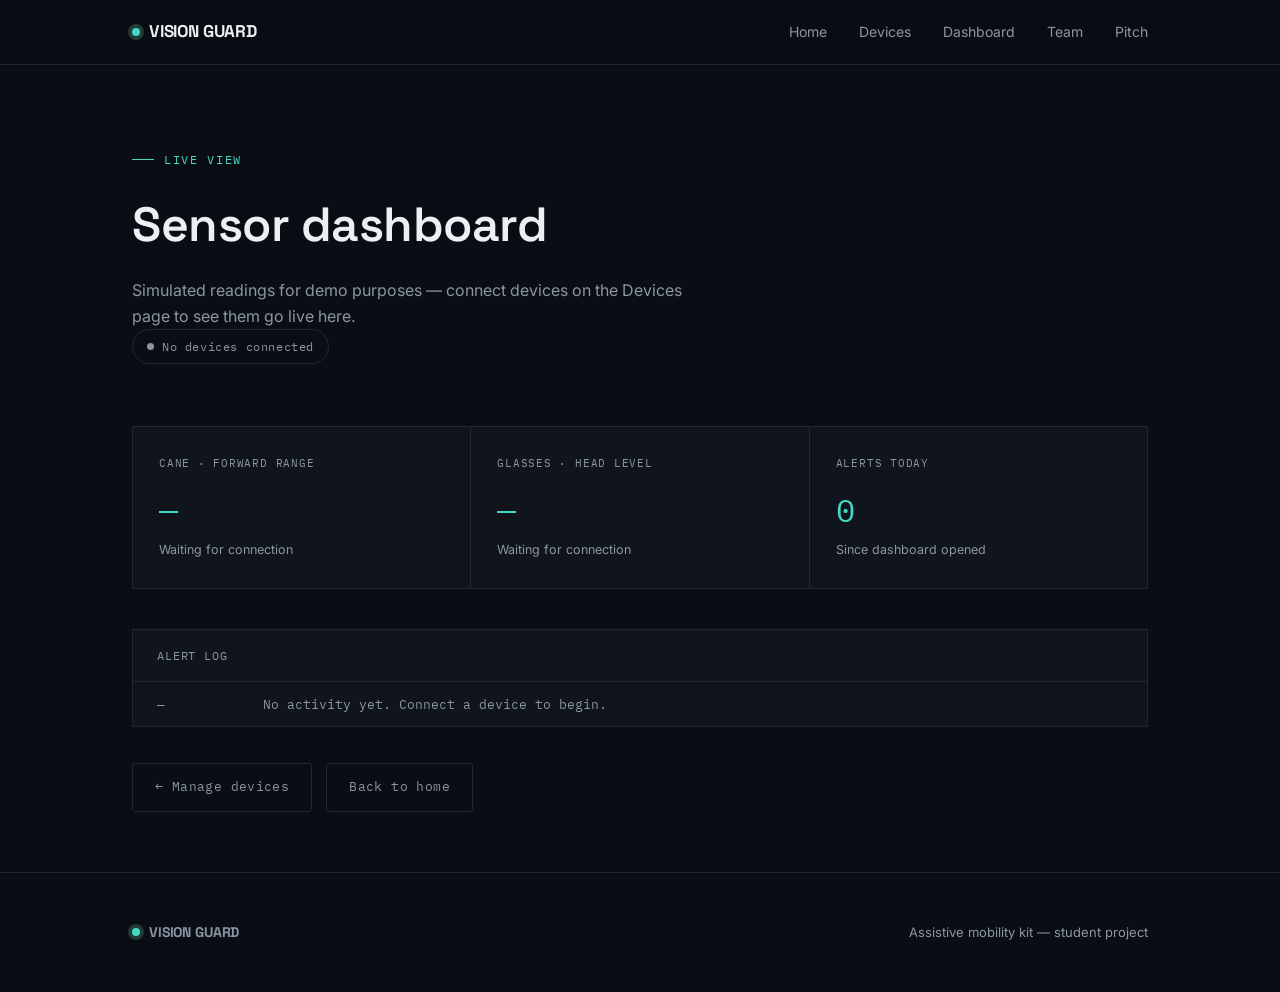
==== dashboard.html @ 15d568cf "Add files via upload" ====
<!DOCTYPE html>
<html lang="en">
<head>
<meta charset="UTF-8">
<meta name="viewport" content="width=device-width, initial-scale=1.0">
<title>Dashboard — Vision Guard</title>
<link rel="preconnect" href="https://fonts.googleapis.com">
<link href="https://fonts.googleapis.com/css2?family=Space+Grotesk:wght@400;500;600;700&family=Inter:wght@400;500;600&family=IBM+Plex+Mono:wght@400;500&display=swap" rel="stylesheet">
<link rel="stylesheet" href="styles.css">
</head>
<body>

<header>
  <nav class="wrap">
    <a href="index.html" class="brand" style="text-decoration:none;"><span class="brand-dot"></span>VISION GUARD</a>
    <div class="navlinks">
      <a href="index.html">Home</a>
      <a href="devices.html">Devices</a>
      <a href="dashboard.html">Dashboard</a>
      <a href="team.html">Team</a>
      <a href="pitch.html">Pitch</a>
    </div>
  </nav>
</header>

<section class="page-hero">
  <div class="wrap">
    <div class="eyebrow">Live view</div>
    <h1>Sensor dashboard</h1>
    <p class="lede">Simulated readings for demo purposes — connect devices on the Devices page to see them go live here.</p>
    <div id="connStatus" class="status-pill"><span class="dot"></span>No devices connected</div>

    <div class="readout-grid">
      <div class="readout-card">
        <div class="readout-label">Cane · forward range</div>
        <div class="readout-value" id="caneReading">—</div>
        <div class="readout-sub" id="caneSub">Waiting for connection</div>
      </div>
      <div class="readout-card">
        <div class="readout-label">Glasses · head level</div>
        <div class="readout-value" id="glassesReading">—</div>
        <div class="readout-sub" id="glassesSub">Waiting for connection</div>
      </div>
      <div class="readout-card">
        <div class="readout-label">Alerts today</div>
        <div class="readout-value" id="alertCount">0</div>
        <div class="readout-sub">Since dashboard opened</div>
      </div>
    </div>

    <div class="log-panel">
      <div class="log-head">Alert log</div>
      <div class="log-body" id="logBody">
        <div class="log-row"><span class="log-time">—</span><span class="log-source" style="color:var(--fog);">No activity yet. Connect a device to begin.</span><span></span></div>
      </div>
    </div>

    <div class="cta-row" style="margin-top:36px;">
      <a href="devices.html" class="btn btn-ghost">← Manage devices</a>
      <a href="index.html" class="btn btn-ghost">Back to home</a>
    </div>
  </div>
</section>

<footer>
  <div class="wrap footer-row">
    <div class="brand"><span class="brand-dot"></span>VISION GUARD</div>
    <div>Assistive mobility kit — student project</div>
  </div>
</footer>

<script>
  function loadState(){
    try{ return JSON.parse(localStorage.getItem('vg_devices')||'{}'); }catch(e){ return {}; }
  }

  const state = loadState();
  const caneOn = state.cane === true;
  const glassesOn = state.glasses === true;
  const anyOn = caneOn || glassesOn;

  const connStatus = document.getElementById('connStatus');
  const caneReading = document.getElementById('caneReading');
  const caneSub = document.getElementById('caneSub');
  const glassesReading = document.getElementById('glassesReading');
  const glassesSub = document.getElementById('glassesSub');
  const alertCountEl = document.getElementById('alertCount');
  const logBody = document.getElementById('logBody');

  let alertCount = 0;

  if(anyOn){
    const names = [caneOn && 'Cane', glassesOn && 'Glasses'].filter(Boolean).join(' + ');
    connStatus.classList.add('on');
    connStatus.innerHTML = '<span class="dot"></span>' + names + ' connected';
    logBody.innerHTML = '';
  }

  if(caneOn){
    caneSub.textContent = 'Live · updates every 1.2s';
  }
  if(glassesOn){
    glassesSub.textContent = 'Live · updates every 1.2s';
  }

  function fmtTime(){
    const d = new Date();
    return d.toTimeString().slice(0,8);
  }

  function pushLog(source, distance, alertLevel){
    const row = document.createElement('div');
    row.className = 'log-row';
    const tagClass = alertLevel === 'warn' ? 'warn' : 'info';
    const tagText = alertLevel === 'warn' ? 'Obstacle' : 'Clear';
    row.innerHTML = `<span class="log-time">${fmtTime()}</span><span class="log-source">${source} · ${distance}cm</span><span class="log-tag ${tagClass}">${tagText}</span>`;
    logBody.prepend(row);
    while(logBody.children.length > 25){ logBody.removeChild(logBody.lastChild); }
  }

  function tick(){
    if(caneOn){
      const d = Math.floor(20 + Math.random()*130);
      caneReading.textContent = d + 'cm';
      const warn = d < 45;
      caneReading.classList.toggle('alert', warn);
      if(warn){ alertCount++; alertCountEl.textContent = alertCount; pushLog('Cane', d, 'warn'); }
      else if(Math.random() < 0.3){ pushLog('Cane', d, 'info'); }
    }
    if(glassesOn){
      const d = Math.floor(30 + Math.random()*150);
      glassesReading.textContent = d + 'cm';
      const warn = d < 55;
      glassesReading.classList.toggle('alert', warn);
      if(warn){ alertCount++; alertCountEl.textContent = alertCount; pushLog('Glasses', d, 'warn'); }
      else if(Math.random() < 0.3){ pushLog('Glasses', d, 'info'); }
    }
  }

  if(anyOn){
    tick();
    setInterval(tick, 1200);
  }
</script>

</body>
</html>
---- styles.css ----
:root{
    --ink:#0A0E14;
    --panel:#10151D;
    --panel-raised:#141B25;
    --line:#1E2733;
    --fog:#8A96A3;
    --paper:#ECEFF3;
    --teal:#45D9C4;
    --teal-dim:#1F3B38;
    --amber:#F5A452;
    --amber-dim:#3A2A1A;
    --display: 'Space Grotesk', sans-serif;
    --body: 'Inter', sans-serif;
    --mono: 'IBM Plex Mono', monospace;
  }

  *{margin:0;padding:0;box-sizing:border-box;}
  html{scroll-behavior:smooth;}
  body{
    background:var(--ink);
    color:var(--paper);
    font-family:var(--body);
    line-height:1.6;
    overflow-x:hidden;
  }
  a{color:inherit;}

  ::selection{background:var(--teal);color:var(--ink);}

  @media (prefers-reduced-motion: reduce){
    *{animation-duration:0.01ms !important; animation-iteration-count:1 !important; transition-duration:0.01ms !important;}
  }

  /* ---------- layout shells ---------- */
  .wrap{max-width:1080px;margin:0 auto;padding:0 32px;}
  section{padding:120px 0;}
  @media (max-width:720px){
    section{padding:72px 0;}
    .wrap{padding:0 20px;}
  }

  .eyebrow{
    font-family:var(--mono);
    font-size:12px;
    letter-spacing:0.14em;
    text-transform:uppercase;
    color:var(--teal);
    display:flex;
    align-items:center;
    gap:10px;
    margin-bottom:18px;
  }
  .eyebrow::before{
    content:"";
    width:22px;height:1px;
    background:var(--teal);
    display:inline-block;
  }

  h1,h2,h3{font-family:var(--display); font-weight:600; letter-spacing:-0.01em;}

  /* ---------- nav ---------- */
  header{
    position:fixed; top:0; left:0; right:0;
    z-index:50;
    background:rgba(10,14,20,0.72);
    backdrop-filter:blur(10px);
    border-bottom:1px solid var(--line);
  }
  nav.wrap{
    display:flex; align-items:center; justify-content:space-between;
    height:64px;
  }
  .brand{
    font-family:var(--display); font-weight:700; font-size:17px;
    display:flex; align-items:center; gap:9px;
    letter-spacing:-0.01em;
  }
  .brand-dot{
    width:8px;height:8px;border-radius:50%;
    background:var(--teal);
    box-shadow:0 0 0 4px var(--teal-dim);
  }
  .navlinks{display:flex; gap:32px; font-size:14px; color:var(--fog);}
  .navlinks a{text-decoration:none; transition:color .2s;}
  .navlinks a:hover{color:var(--paper);}
  @media (max-width:640px){ .navlinks{display:none;} }

  /* ---------- hero / sonar ---------- */
  .hero{
    padding:180px 0 100px;
    position:relative;
    overflow:hidden;
  }
  .hero-grid{
    display:grid;
    grid-template-columns:1.1fr 0.9fr;
    gap:40px;
    align-items:center;
  }
  @media (max-width:860px){
    .hero-grid{grid-template-columns:1fr; gap:64px;}
    .hero{padding:140px 0 60px;}
  }

  .hero h1{
    font-size:clamp(40px,6vw,68px);
    line-height:1.02;
    margin-bottom:24px;
  }
  .hero h1 .accent{color:var(--teal);}
  .hero p.lede{
    font-size:17px;
    color:var(--fog);
    max-width:460px;
    margin-bottom:36px;
  }
  .cta-row{display:flex; gap:14px; flex-wrap:wrap;}
  .btn{
    font-family:var(--mono);
    font-size:13px;
    letter-spacing:0.03em;
    padding:13px 22px;
    border-radius:3px;
    text-decoration:none;
    display:inline-flex;
    align-items:center;
    gap:8px;
    transition:transform .15s ease, background .2s ease, border-color .2s ease;
  }
  .btn-primary{
    background:var(--teal);
    color:var(--ink);
    font-weight:500;
  }
  .btn-primary:hover{transform:translateY(-1px); background:#5be6d2;}
  .btn-ghost{
    border:1px solid var(--line);
    color:var(--fog);
  }
  .btn-ghost:hover{border-color:var(--teal); color:var(--paper);}

  /* sonar visual */
  .sonar{
    position:relative;
    aspect-ratio:1/1;
    display:flex; align-items:center; justify-content:center;
  }
  .sonar-ring{
    position:absolute;
    border:1px solid var(--teal);
    border-radius:50%;
    opacity:0;
    animation:ping 3.6s cubic-bezier(.25,.6,.4,1) infinite;
  }
  .sonar-ring.r1{width:34%; height:34%; animation-delay:0s;}
  .sonar-ring.r2{width:34%; height:34%; animation-delay:1.2s;}
  .sonar-ring.r3{width:34%; height:34%; animation-delay:2.4s;}
  @keyframes ping{
    0%{ width:20%; height:20%; opacity:0.9; border-color:var(--teal);}
    70%{ opacity:0.15; }
    100%{ width:98%; height:98%; opacity:0; border-color:var(--amber);}
  }
  .sonar-core{
    position:relative;
    z-index:2;
    width:14%; height:14%;
    border-radius:50%;
    background:var(--teal);
    box-shadow:0 0 40px 6px rgba(69,217,196,0.45);
  }
  .sonar-label{
    position:absolute;
    font-family:var(--mono);
    font-size:11px;
    color:var(--fog);
    letter-spacing:0.05em;
  }
  .sonar-label.l1{ top:8%; right:6%; }
  .sonar-label.l2{ bottom:14%; left:4%; }
  .sonar-label.l3{ top:46%; right:-2%; color:var(--amber); }

  /* ---------- section: problem ---------- */
  .problem-grid{
    display:grid;
    grid-template-columns:repeat(3,1fr);
    gap:1px;
    background:var(--line);
    border:1px solid var(--line);
    margin-top:48px;
  }
  @media (max-width:720px){ .problem-grid{grid-template-columns:1fr;} }
  .stat-card{
    background:var(--panel);
    padding:36px 28px;
  }
  .stat-num{
    font-family:var(--mono);
    font-size:34px;
    color:var(--amber);
    margin-bottom:10px;
  }
  .stat-card p{color:var(--fog); font-size:14px;}

  /* ---------- section: how it works ---------- */
  .device-row{
    display:grid;
    grid-template-columns:repeat(3, 1fr);
    gap:24px;
    margin-top:56px;
  }
  @media (max-width:860px){ .device-row{grid-template-columns:1fr;} }

  .device-card{
    background:var(--panel);
    border:1px solid var(--line);
    padding:32px 28px;
    position:relative;
    transition:border-color .2s ease, transform .2s ease;
  }
  .device-card:hover{ border-color:var(--teal); transform:translateY(-3px); }
  .device-tag{
    font-family:var(--mono);
    font-size:11px;
    color:var(--teal);
    letter-spacing:0.08em;
    text-transform:uppercase;
    margin-bottom:14px;
  }
  .device-card h3{font-size:21px; margin-bottom:12px;}
  .device-card p{color:var(--fog); font-size:14.5px; margin-bottom:18px;}
  .spec-list{list-style:none; border-top:1px solid var(--line); padding-top:14px;}
  .spec-list li{
    display:flex; justify-content:space-between;
    font-family:var(--mono);
    font-size:12.5px;
    color:var(--fog);
    padding:5px 0;
  }
  .spec-list li span:last-child{color:var(--paper);}

  /* coverage diagram */
  .coverage{
    margin-top:64px;
    background:var(--panel);
    border:1px solid var(--line);
    padding:40px 32px;
  }
  .coverage-title{font-family:var(--mono); font-size:12px; color:var(--fog); letter-spacing:0.08em; text-transform:uppercase; margin-bottom:28px;}
  .cov-bar{display:flex; flex-direction:column; gap:2px;}
  .cov-row{
    display:grid;
    grid-template-columns:120px 1fr 100px;
    align-items:center;
    gap:16px;
  }
  @media (max-width:600px){ .cov-row{grid-template-columns:90px 1fr 70px; font-size:12px;} }
  .cov-row .label{font-family:var(--mono); font-size:13px; color:var(--paper);}
  .cov-track{height:10px; background:var(--panel-raised); border-radius:2px; overflow:hidden;}
  .cov-fill{height:100%; border-radius:2px;}
  .cov-row .range{font-family:var(--mono); font-size:12px; color:var(--fog); text-align:right;}

  /* ---------- build & cost ---------- */
  .cost-split{
    display:grid;
    grid-template-columns:1fr 1fr;
    gap:48px;
    margin-top:48px;
    align-items:start;
  }
  @media (max-width:780px){ .cost-split{grid-template-columns:1fr; gap:40px;} }
  .cost-table{width:100%; border-collapse:collapse; font-family:var(--mono); font-size:13px;}
  .cost-table td, .cost-table th{padding:12px 0; border-bottom:1px solid var(--line); text-align:left;}
  .cost-table th{color:var(--fog); font-weight:400; font-size:11px; text-transform:uppercase; letter-spacing:0.06em;}
  .cost-table td:last-child, .cost-table th:last-child{text-align:right;}
  .cost-total td{color:var(--teal); font-weight:500; border-bottom:none; padding-top:16px;}

  .roadmap-item{
    display:flex; gap:16px;
    padding:16px 0;
    border-bottom:1px solid var(--line);
  }
  .roadmap-item:last-child{border-bottom:none;}
  .roadmap-dot{
    width:8px;height:8px;border-radius:50%;
    background:var(--line);
    border:1px solid var(--fog);
    margin-top:6px;
    flex-shrink:0;
  }
  .roadmap-dot.active{background:var(--amber); border-color:var(--amber);}
  .roadmap-item h4{font-size:14.5px; font-weight:500; margin-bottom:4px;}
  .roadmap-item p{font-size:13px; color:var(--fog);}

  /* ---------- placeholder sections ---------- */
  .placeholder{
    border:1px dashed var(--line);
    background:var(--panel);
    padding:48px 32px;
    text-align:center;
    margin-top:48px;
  }
  .placeholder .ph-tag{
    font-family:var(--mono); font-size:11px; color:var(--amber);
    letter-spacing:0.08em; text-transform:uppercase; margin-bottom:10px;
  }
  .placeholder h4{font-size:18px; margin-bottom:8px; color:var(--paper);}
  .placeholder p{font-size:13.5px; color:var(--fog); max-width:480px; margin:0 auto;}

  .team-grid{
    display:grid;
    grid-template-columns:repeat(4,1fr);
    gap:20px;
    margin-top:48px;
  }
  @media (max-width:780px){ .team-grid{grid-template-columns:repeat(2,1fr);} }
  .team-slot{
    aspect-ratio:3/4;
    border:1px dashed var(--line);
    background:var(--panel);
    display:flex; flex-direction:column; align-items:center; justify-content:center;
    gap:8px;
    color:var(--fog);
    font-family:var(--mono); font-size:12px;
  }
  .team-slot .plus{font-size:22px; color:var(--line);}

  /* ---------- footer ---------- */
  footer{
    border-top:1px solid var(--line);
    padding:48px 0;
    color:var(--fog);
    font-size:13px;
  }
  .footer-row{display:flex; justify-content:space-between; align-items:center; flex-wrap:wrap; gap:16px;}
  .footer-row .brand{font-size:14px;}

  /* reveal on scroll */
  .reveal{
    opacity:0;
    transform:translateY(18px);
    transition:opacity .6s ease, transform .6s ease;
  }
  .reveal.in{opacity:1; transform:translateY(0);}

  h2{font-size:clamp(26px,3.4vw,36px); margin-bottom:6px;}
  .section-sub{color:var(--fog); font-size:15px; max-width:520px;}

/* ---------- page hero (non-landing pages) ---------- */
.page-hero{padding:150px 0 60px;}
.page-hero h1{font-size:clamp(32px,5vw,48px); margin-bottom:14px;}
.page-hero p.lede{color:var(--fog); font-size:16px; max-width:560px;}
.status-pill{
  display:inline-flex; align-items:center; gap:8px;
  font-family:var(--mono); font-size:12px; letter-spacing:0.05em;
  padding:7px 14px; border-radius:20px;
  border:1px solid var(--line); color:var(--fog);
  margin-bottom:22px;
}
.status-pill .dot{width:7px;height:7px;border-radius:50%; background:var(--fog);}
.status-pill.on{border-color:var(--teal-dim); color:var(--teal);}
.status-pill.on .dot{background:var(--teal); box-shadow:0 0 0 3px var(--teal-dim);}

/* ---------- bluetooth scan / device cards ---------- */
.scan-bar{
  display:flex; align-items:center; justify-content:space-between;
  background:var(--panel); border:1px solid var(--line);
  padding:18px 24px; margin-top:40px; margin-bottom:28px;
}
.scan-left{display:flex; align-items:center; gap:14px;}
.scan-ring{
  width:22px; height:22px; border-radius:50%;
  border:2px solid var(--teal-dim); border-top-color:var(--teal);
  animation:spin 1s linear infinite;
}
.scan-ring.idle{animation:none; border-top-color:var(--teal-dim);}
@keyframes spin{to{transform:rotate(360deg);}}
.scan-text{font-family:var(--mono); font-size:13px; color:var(--fog);}
.scan-text b{color:var(--paper); font-weight:500;}

.device-list{display:flex; flex-direction:column; gap:14px;}
.device-row-card{
  background:var(--panel); border:1px solid var(--line);
  padding:24px 26px;
  display:grid;
  grid-template-columns:auto 1fr auto auto;
  align-items:center;
  gap:24px;
  transition:border-color .2s ease;
}
.device-row-card.connected{border-color:var(--teal-dim);}
@media (max-width:720px){
  .device-row-card{grid-template-columns:auto 1fr; row-gap:16px;}
  .device-row-card .dc-battery, .device-row-card .dc-action{grid-column:2;}
}
.dc-icon{
  width:44px; height:44px; border-radius:8px;
  background:var(--panel-raised); border:1px solid var(--line);
  display:flex; align-items:center; justify-content:center;
  font-size:19px;
}
.dc-info h4{font-size:15.5px; font-weight:500; margin-bottom:4px;}
.dc-info p{font-family:var(--mono); font-size:11.5px; color:var(--fog);}
.dc-battery{display:flex; align-items:center; gap:8px; font-family:var(--mono); font-size:12px; color:var(--fog);}
.batt-track{width:38px; height:10px; border:1px solid var(--fog); border-radius:2px; padding:1px; display:flex;}
.batt-fill{height:100%; border-radius:1px; background:var(--teal);}
.dc-action{
  font-family:var(--mono); font-size:12px; letter-spacing:0.03em;
  padding:9px 18px; border-radius:3px; cursor:pointer;
  border:1px solid var(--line); background:transparent; color:var(--fog);
  transition:all .18s ease;
}
.dc-action:hover{border-color:var(--teal); color:var(--paper);}
.dc-action.is-connected{background:var(--teal-dim); border-color:var(--teal-dim); color:var(--teal);}
.dc-action.is-connected:hover{border-color:#e0655f; color:#e0655f; background:transparent;}

/* ---------- dashboard readouts ---------- */
.readout-grid{
  display:grid; grid-template-columns:repeat(3,1fr); gap:1px;
  background:var(--line); border:1px solid var(--line);
  margin-top:40px;
}
@media (max-width:780px){ .readout-grid{grid-template-columns:1fr;} }
.readout-card{background:var(--panel); padding:28px 26px;}
.readout-label{font-family:var(--mono); font-size:11px; color:var(--fog); text-transform:uppercase; letter-spacing:0.07em; margin-bottom:12px;}
.readout-value{font-family:var(--mono); font-size:32px; color:var(--teal); margin-bottom:4px;}
.readout-value.alert{color:var(--amber);}
.readout-sub{font-size:12.5px; color:var(--fog);}

.log-panel{
  margin-top:40px; background:var(--panel); border:1px solid var(--line);
}
.log-head{
  padding:16px 24px; border-bottom:1px solid var(--line);
  font-family:var(--mono); font-size:12px; color:var(--fog);
  text-transform:uppercase; letter-spacing:0.07em;
}
.log-body{max-height:280px; overflow-y:auto;}
.log-row{
  display:grid; grid-template-columns:90px 1fr auto;
  gap:16px; padding:12px 24px;
  border-bottom:1px solid var(--line);
  font-family:var(--mono); font-size:12.5px;
  align-items:center;
}
.log-row:last-child{border-bottom:none;}
.log-time{color:var(--fog);}
.log-source{color:var(--paper);}
.log-tag{
  font-size:10.5px; padding:3px 9px; border-radius:12px;
  text-transform:uppercase; letter-spacing:0.05em;
}
.log-tag.warn{background:var(--amber-dim); color:var(--amber);}
.log-tag.info{background:var(--teal-dim); color:var(--teal);}

/* ---------- buttons row for landing nav-out ---------- */
.launch-grid{
  display:grid; grid-template-columns:repeat(2,1fr); gap:20px;
  margin-top:56px;
}
@media (max-width:720px){ .launch-grid{grid-template-columns:1fr;} }
.launch-card{
  background:var(--panel); border:1px solid var(--line);
  padding:30px 28px; text-decoration:none; color:var(--paper);
  display:block; transition:all .2s ease; position:relative;
}
.launch-card:hover{border-color:var(--teal); transform:translateY(-2px);}
.launch-card .lc-tag{font-family:var(--mono); font-size:11px; color:var(--teal); letter-spacing:0.08em; text-transform:uppercase; margin-bottom:12px;}
.launch-card h3{font-size:19px; margin-bottom:8px;}
.launch-card p{font-size:13.5px; color:var(--fog); margin-bottom:0;}
.launch-card .lc-arrow{position:absolute; top:28px; right:28px; color:var(--fog); font-family:var(--mono); transition:transform .2s ease;}
.launch-card:hover .lc-arrow{transform:translateX(4px); color:var(--teal);}
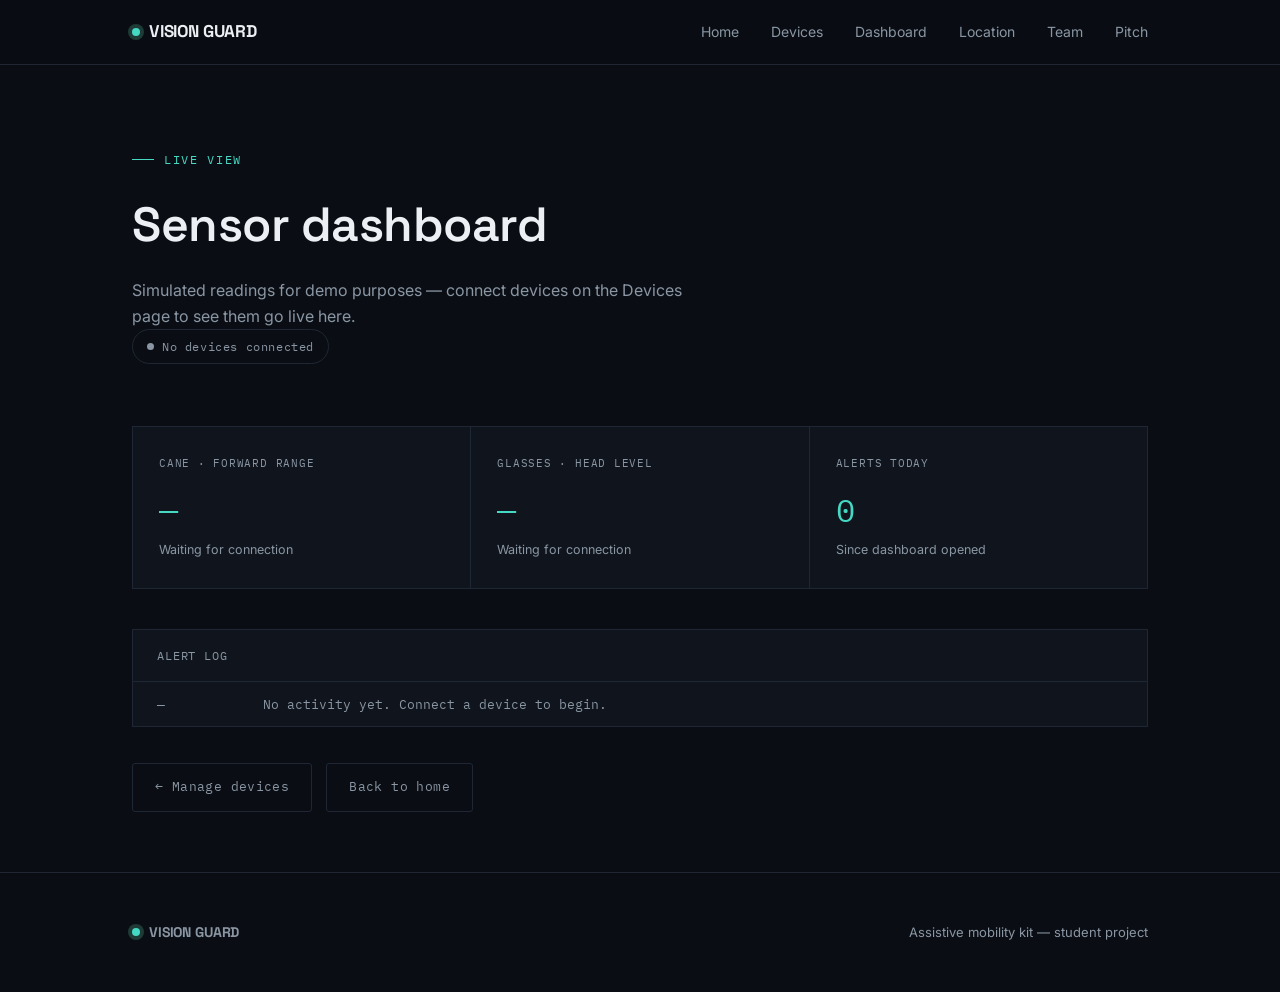
==== commit 8451eb0b: "Add files via upload" ====
--- a/dashboard.html
+++ b/dashboard.html
@@ -17,6 +17,7 @@
       <a href="index.html">Home</a>
       <a href="devices.html">Devices</a>
       <a href="dashboard.html">Dashboard</a>
+      <a href="location.html">Location</a>
       <a href="team.html">Team</a>
       <a href="pitch.html">Pitch</a>
     </div>
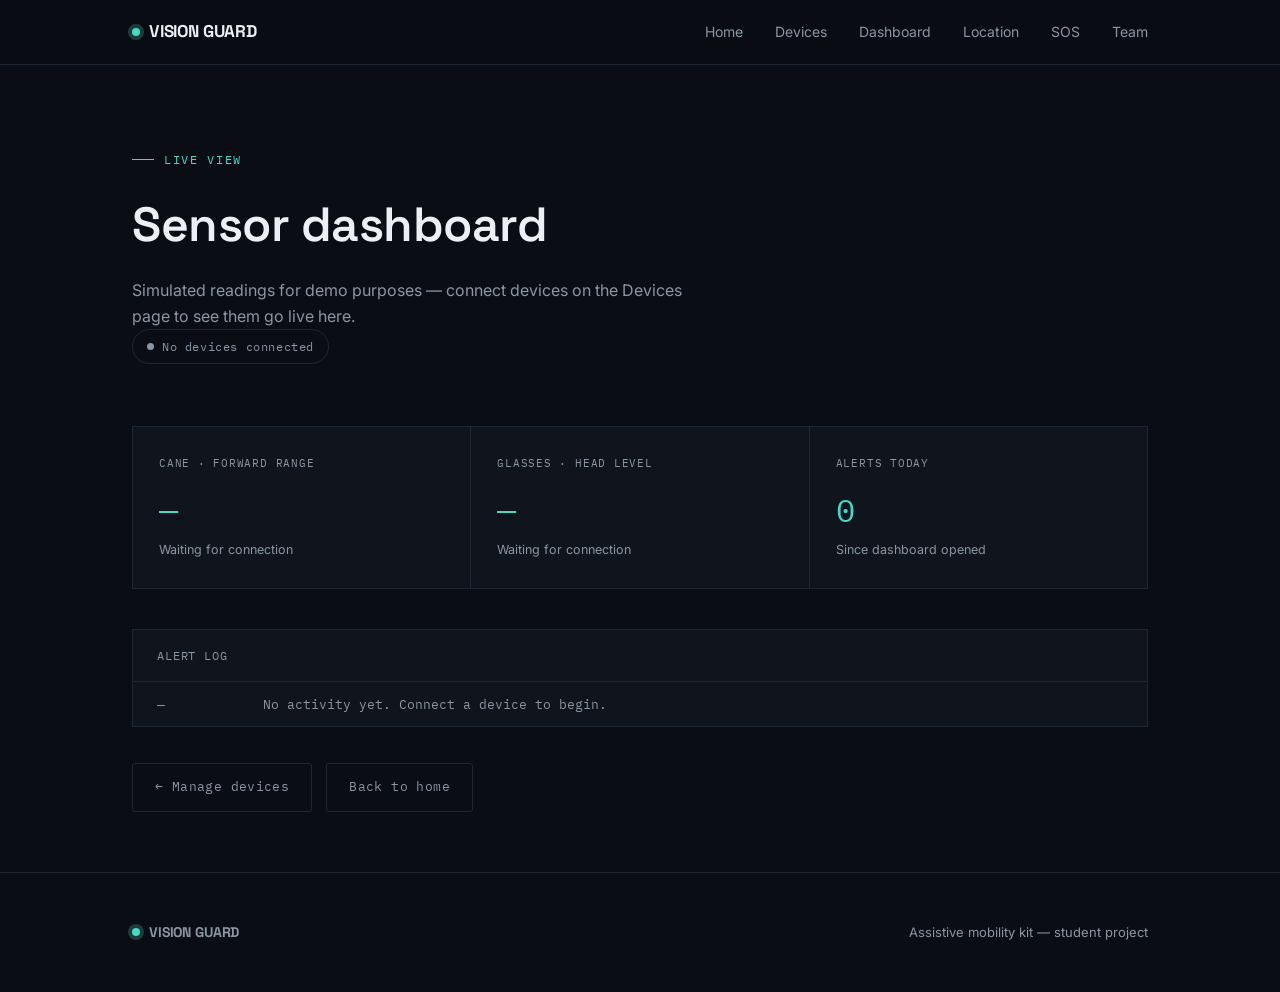
==== commit 3bbbdf54: "Add files via upload" ====
--- a/dashboard.html
+++ b/dashboard.html
@@ -18,8 +18,8 @@
       <a href="devices.html">Devices</a>
       <a href="dashboard.html">Dashboard</a>
       <a href="location.html">Location</a>
+      <a href="sos.html">SOS</a>
       <a href="team.html">Team</a>
-      <a href="pitch.html">Pitch</a>
     </div>
   </nav>
 </header>
--- a/styles.css
+++ b/styles.css
@@ -470,3 +470,128 @@
 .launch-card p{font-size:13.5px; color:var(--fog); margin-bottom:0;}
 .launch-card .lc-arrow{position:absolute; top:28px; right:28px; color:var(--fog); font-family:var(--mono); transition:transform .2s ease;}
 .launch-card:hover .lc-arrow{transform:translateX(4px); color:var(--teal);}
+
+/* ---------- SOS / emergency page ---------- */
+.sos-banner{
+  background:var(--amber-dim);
+  border:1px solid var(--amber);
+  padding:22px 26px;
+  display:flex; align-items:center; justify-content:space-between;
+  gap:20px; flex-wrap:wrap;
+  margin-top:32px;
+}
+.sos-banner.critical{ background:#3A1414; border-color:#E0655F; }
+.sos-banner-text h4{ font-size:16px; margin-bottom:4px; color:var(--paper); }
+.sos-banner-text p{ font-family:var(--mono); font-size:12.5px; color:var(--fog); }
+.countdown-wrap{ display:flex; align-items:center; gap:14px; }
+.countdown-ring{ transform:rotate(-90deg); }
+.countdown-ring circle{ fill:none; stroke-width:4; }
+.countdown-ring .bg{ stroke:var(--line); }
+.countdown-ring .fg{ stroke:#E0655F; stroke-linecap:round; transition:stroke-dashoffset 1s linear; }
+.countdown-num{ font-family:var(--mono); font-size:20px; color:var(--paper); position:absolute; }
+.countdown-box{ position:relative; width:56px; height:56px; display:flex; align-items:center; justify-content:center; }
+
+.monitor-grid{
+  display:grid; grid-template-columns:repeat(3,1fr); gap:20px;
+  margin-top:40px;
+}
+@media (max-width:860px){ .monitor-grid{grid-template-columns:1fr;} }
+.monitor-card{
+  background:var(--panel); border:1px solid var(--line);
+  padding:26px 24px;
+  transition:border-color .2s ease;
+}
+.monitor-card.on{ border-color:var(--teal-dim); }
+.monitor-card .mc-top{ display:flex; align-items:center; justify-content:space-between; margin-bottom:14px; }
+.monitor-card h4{ font-size:15px; font-weight:500; }
+.monitor-card p{ font-size:13px; color:var(--fog); margin-bottom:16px; }
+.mc-status{ font-family:var(--mono); font-size:11px; color:var(--fog); }
+.mc-status.live{ color:var(--teal); }
+
+.toggle{
+  width:38px; height:22px; border-radius:11px;
+  background:var(--panel-raised); border:1px solid var(--line);
+  position:relative; cursor:pointer; flex-shrink:0;
+  transition:background .2s ease, border-color .2s ease;
+}
+.toggle::after{
+  content:""; position:absolute; top:2px; left:2px;
+  width:16px; height:16px; border-radius:50%;
+  background:var(--fog);
+  transition:transform .2s ease, background .2s ease;
+}
+.toggle.on{ background:var(--teal-dim); border-color:var(--teal); }
+.toggle.on::after{ transform:translateX(16px); background:var(--teal); }
+
+.contact-list{ display:flex; flex-direction:column; gap:12px; margin-top:24px; }
+.contact-row{
+  background:var(--panel); border:1px solid var(--line);
+  padding:16px 20px;
+  display:grid; grid-template-columns:auto 1fr auto auto;
+  align-items:center; gap:18px;
+}
+@media (max-width:600px){ .contact-row{grid-template-columns:auto 1fr; row-gap:10px;} }
+.contact-avatar{
+  width:38px; height:38px; border-radius:50%;
+  background:var(--panel-raised); border:1px solid var(--line);
+  display:flex; align-items:center; justify-content:center;
+  font-family:var(--mono); font-size:13px; color:var(--teal);
+}
+.contact-info h5{ font-size:14.5px; font-weight:500; margin-bottom:2px; }
+.contact-info p{ font-family:var(--mono); font-size:12px; color:var(--fog); }
+.contact-del{
+  background:none; border:1px solid var(--line); color:var(--fog);
+  font-family:var(--mono); font-size:11px; padding:7px 12px; border-radius:3px; cursor:pointer;
+}
+.contact-del:hover{ border-color:#E0655F; color:#E0655F; }
+
+.add-contact-form{
+  display:grid; grid-template-columns:1fr 1fr auto; gap:12px;
+  margin-top:20px;
+}
+@media (max-width:600px){ .add-contact-form{grid-template-columns:1fr;} }
+.add-contact-form input{
+  background:var(--panel); border:1px solid var(--line); color:var(--paper);
+  padding:11px 14px; font-family:var(--body); font-size:14px; border-radius:3px;
+}
+.add-contact-form input:focus{ outline:none; border-color:var(--teal); }
+
+.sos-log-row{
+  display:grid; grid-template-columns:110px 1fr auto;
+  gap:16px; padding:12px 24px;
+  border-bottom:1px solid var(--line);
+  font-family:var(--mono); font-size:12.5px;
+  align-items:center;
+}
+.sos-log-row:last-child{ border-bottom:none; }
+.sos-log-row .lg-reason{ color:var(--paper); }
+.sos-log-row .lg-tag{ font-size:10.5px; padding:3px 9px; border-radius:12px; text-transform:uppercase; letter-spacing:0.05em; background:var(--amber-dim); color:var(--amber); }
+
+.contact-send-row{
+  display:flex; gap:10px; flex-wrap:wrap; margin-top:16px;
+}
+.contact-send-btn{
+  font-family:var(--mono); font-size:12.5px;
+  padding:10px 16px; border-radius:3px;
+  background:#E0655F; color:#2A0A08; border:none; cursor:pointer;
+  text-decoration:none; display:inline-flex; align-items:center; gap:6px;
+}
+.contact-send-btn:hover{ background:#ea7972; }
+
+/* ---------- team cards ---------- */
+.team-card{
+  background:var(--panel); border:1px solid var(--line);
+  padding:28px 24px;
+  display:flex; flex-direction:column; gap:14px;
+  transition:border-color .2s ease, transform .2s ease;
+}
+.team-card:hover{ border-color:var(--teal); transform:translateY(-2px); }
+.team-avatar{
+  width:52px; height:52px; border-radius:50%;
+  background:var(--panel-raised); border:1px solid var(--line);
+  display:flex; align-items:center; justify-content:center;
+  font-family:var(--mono); font-size:16px; color:var(--teal);
+}
+.team-card h4{ font-size:16px; font-weight:500; margin-bottom:2px; }
+.team-role{ font-family:var(--mono); font-size:11.5px; color:var(--amber); letter-spacing:0.03em; }
+.team-desc{ font-size:13px; color:var(--fog); line-height:1.55; }
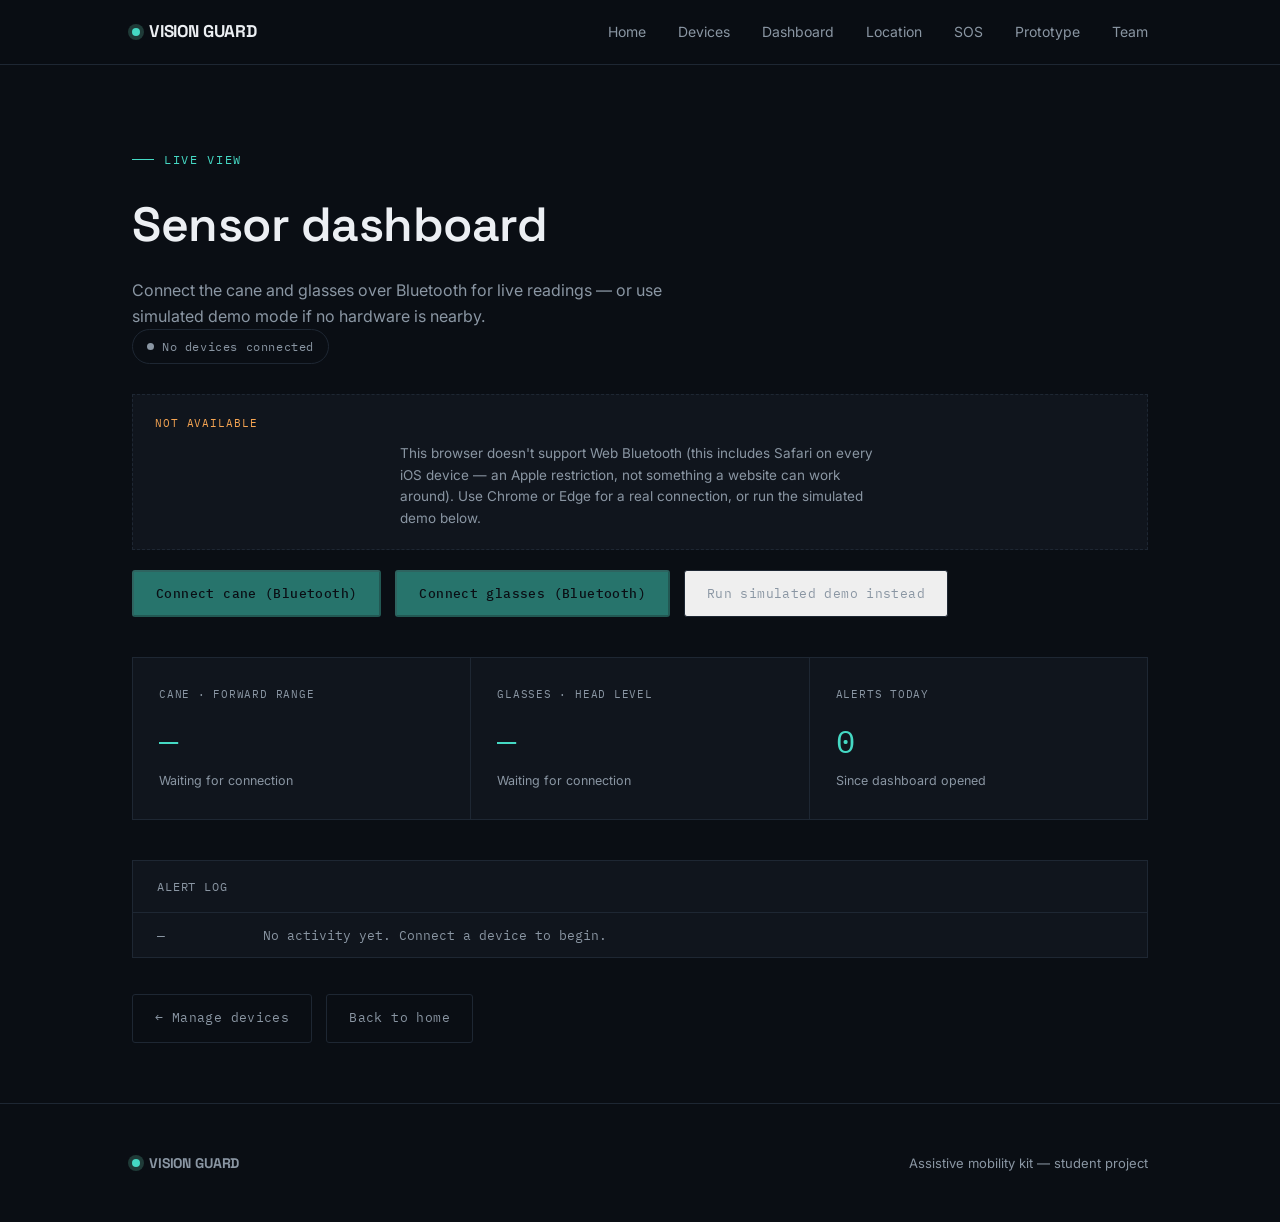
==== commit 178d4509: "Add files via upload" ====
--- a/dashboard.html
+++ b/dashboard.html
@@ -19,6 +19,7 @@
       <a href="dashboard.html">Dashboard</a>
       <a href="location.html">Location</a>
       <a href="sos.html">SOS</a>
+      <a href="prototype.html">Prototype</a>
       <a href="team.html">Team</a>
     </div>
   </nav>
@@ -28,8 +29,18 @@
   <div class="wrap">
     <div class="eyebrow">Live view</div>
     <h1>Sensor dashboard</h1>
-    <p class="lede">Simulated readings for demo purposes — connect devices on the Devices page to see them go live here.</p>
+    <p class="lede" id="ledeText">Connect the cane and glasses over Bluetooth for live readings — or use simulated demo mode if no hardware is nearby.</p>
     <div id="connStatus" class="status-pill"><span class="dot"></span>No devices connected</div>
+    <div id="bleUnsupported" class="placeholder" style="display:none; text-align:left; padding:20px 22px; margin-top:8px;">
+      <div class="ph-tag">Not available</div>
+      <p>This browser doesn't support Web Bluetooth (this includes Safari on every iOS device — an Apple restriction, not something a website can work around). Use Chrome or Edge for a real connection, or run the simulated demo below.</p>
+    </div>
+
+    <div class="cta-row" style="margin-top:20px;">
+      <button class="btn btn-primary" id="connectCaneBtn" style="cursor:pointer;">Connect cane (Bluetooth)</button>
+      <button class="btn btn-primary" id="connectGlassesBtn" style="cursor:pointer;">Connect glasses (Bluetooth)</button>
+      <button class="btn btn-ghost" id="simulateBtn" style="cursor:pointer;">Run simulated demo instead</button>
+    </div>
 
     <div class="readout-grid">
       <div class="readout-card">
@@ -71,14 +82,11 @@
 </footer>
 
 <script>
-  function loadState(){
-    try{ return JSON.parse(localStorage.getItem('vg_devices')||'{}'); }catch(e){ return {}; }
-  }
-
-  const state = loadState();
-  const caneOn = state.cane === true;
-  const glassesOn = state.glasses === true;
-  const anyOn = caneOn || glassesOn;
+  /* HM-10 BLE UART service/characteristic UUIDs.
+     If the glasses/cane run an ESP32 instead, program it to expose the same
+     UUIDs so this code works unchanged. */
+  const UART_SERVICE = 0xFFE0;
+  const UART_CHAR = 0xFFE1;
 
   const connStatus = document.getElementById('connStatus');
   const caneReading = document.getElementById('caneReading');
@@ -87,61 +95,138 @@
   const glassesSub = document.getElementById('glassesSub');
   const alertCountEl = document.getElementById('alertCount');
   const logBody = document.getElementById('logBody');
+  const connectCaneBtn = document.getElementById('connectCaneBtn');
+  const connectGlassesBtn = document.getElementById('connectGlassesBtn');
+  const simulateBtn = document.getElementById('simulateBtn');
 
   let alertCount = 0;
-
-  if(anyOn){
-    const names = [caneOn && 'Cane', glassesOn && 'Glasses'].filter(Boolean).join(' + ');
-    connStatus.classList.add('on');
-    connStatus.innerHTML = '<span class="dot"></span>' + names + ' connected';
-    logBody.innerHTML = '';
-  }
-
-  if(caneOn){
-    caneSub.textContent = 'Live · updates every 1.2s';
-  }
-  if(glassesOn){
-    glassesSub.textContent = 'Live · updates every 1.2s';
-  }
-
-  function fmtTime(){
-    const d = new Date();
-    return d.toTimeString().slice(0,8);
-  }
-
-  function pushLog(source, distance, alertLevel){
+  let logCleared = false;
+  const links = { cane: { connected:false, sim:false }, glasses: { connected:false, sim:false } };
+
+  function fmtTime(){ return new Date().toTimeString().slice(0,8); }
+
+  function clearLogIfNeeded(){
+    if(!logCleared){ logBody.innerHTML = ''; logCleared = true; }
+  }
+
+  function pushLog(source, distance, level, tagOverride){
+    clearLogIfNeeded();
     const row = document.createElement('div');
     row.className = 'log-row';
-    const tagClass = alertLevel === 'warn' ? 'warn' : 'info';
-    const tagText = alertLevel === 'warn' ? 'Obstacle' : 'Clear';
+    const tagClass = level === 'warn' ? 'warn' : 'info';
+    const tagText = tagOverride || (level === 'warn' ? 'Obstacle' : 'Clear');
     row.innerHTML = `<span class="log-time">${fmtTime()}</span><span class="log-source">${source} · ${distance}cm</span><span class="log-tag ${tagClass}">${tagText}</span>`;
     logBody.prepend(row);
     while(logBody.children.length > 25){ logBody.removeChild(logBody.lastChild); }
   }
 
-  function tick(){
-    if(caneOn){
-      const d = Math.floor(20 + Math.random()*130);
-      caneReading.textContent = d + 'cm';
-      const warn = d < 45;
-      caneReading.classList.toggle('alert', warn);
-      if(warn){ alertCount++; alertCountEl.textContent = alertCount; pushLog('Cane', d, 'warn'); }
-      else if(Math.random() < 0.3){ pushLog('Cane', d, 'info'); }
+  function updateStatusPill(){
+    const parts = [];
+    if(links.cane.connected) parts.push('Cane (live)');
+    else if(links.cane.sim) parts.push('Cane (simulated)');
+    if(links.glasses.connected) parts.push('Glasses (live)');
+    else if(links.glasses.sim) parts.push('Glasses (simulated)');
+    if(parts.length === 0){
+      connStatus.classList.remove('on');
+      connStatus.innerHTML = '<span class="dot"></span>No devices connected';
+    } else {
+      connStatus.classList.add('on');
+      connStatus.innerHTML = '<span class="dot"></span>' + parts.join(' + ');
     }
-    if(glassesOn){
-      const d = Math.floor(30 + Math.random()*150);
-      glassesReading.textContent = d + 'cm';
-      const warn = d < 55;
-      glassesReading.classList.toggle('alert', warn);
-      if(warn){ alertCount++; alertCountEl.textContent = alertCount; pushLog('Glasses', d, 'warn'); }
-      else if(Math.random() < 0.3){ pushLog('Glasses', d, 'info'); }
+  }
+
+  function handleReading(which, distance, live){
+    const valueEl = which === 'cane' ? caneReading : glassesReading;
+    const subEl = which === 'cane' ? caneSub : glassesSub;
+    const threshold = which === 'cane' ? 45 : 55;
+    const label = which === 'cane' ? 'Cane' : 'Glasses';
+
+    valueEl.textContent = distance + 'cm';
+    subEl.textContent = live ? 'Live · Bluetooth' : 'Live · simulated demo';
+    const warn = distance < threshold;
+    valueEl.classList.toggle('alert', warn);
+    if(warn){
+      alertCount++; alertCountEl.textContent = alertCount;
+      pushLog(label, distance, 'warn', live ? 'Obstacle · BLE' : 'Obstacle · sim');
+    } else if(Math.random() < 0.3){
+      pushLog(label, distance, 'info', live ? 'Clear · BLE' : 'Clear · sim');
     }
   }
 
-  if(anyOn){
-    tick();
-    setInterval(tick, 1200);
-  }
+  /* ---------- real Web Bluetooth ---------- */
+  const supportsBluetooth = 'bluetooth' in navigator;
+  if(!supportsBluetooth){
+    document.getElementById('bleUnsupported').style.display = 'block';
+    connectCaneBtn.disabled = true;
+    connectGlassesBtn.disabled = true;
+    connectCaneBtn.style.opacity = 0.5;
+    connectGlassesBtn.style.opacity = 0.5;
+  }
+
+  async function connectDevice(which){
+    const btn = which === 'cane' ? connectCaneBtn : connectGlassesBtn;
+    btn.textContent = 'Scanning…';
+    btn.disabled = true;
+    try{
+      const device = await navigator.bluetooth.requestDevice({
+        filters: [{ services: [UART_SERVICE] }],
+        optionalServices: [UART_SERVICE]
+      });
+      const server = await device.gatt.connect();
+      const service = await server.getPrimaryService(UART_SERVICE);
+      const characteristic = await service.getCharacteristic(UART_CHAR);
+      await characteristic.startNotifications();
+
+      let buffer = '';
+      characteristic.addEventListener('characteristicvaluechanged', (event)=>{
+        const chunk = new TextDecoder().decode(event.target.value);
+        buffer += chunk;
+        let idx;
+        while((idx = buffer.indexOf('\n')) >= 0){
+          const line = buffer.slice(0, idx).trim();
+          buffer = buffer.slice(idx + 1);
+          const n = parseInt(line, 10);
+          if(!isNaN(n)){ handleReading(which, n, true); }
+        }
+      });
+
+      device.addEventListener('gattserverdisconnected', ()=>{
+        links[which].connected = false;
+        updateStatusPill();
+        btn.textContent = which === 'cane' ? 'Connect cane (Bluetooth)' : 'Connect glasses (Bluetooth)';
+        btn.disabled = false;
+      });
+
+      links[which].connected = true;
+      links[which].sim = false;
+      updateStatusPill();
+      btn.textContent = 'Connected — ' + device.name;
+    }catch(err){
+      btn.textContent = which === 'cane' ? 'Connect cane (Bluetooth)' : 'Connect glasses (Bluetooth)';
+      btn.disabled = false;
+      if(err.name !== 'NotFoundError'){
+        pushLog(which === 'cane' ? 'Cane' : 'Glasses', '—', 'warn', 'Connection failed');
+      }
+    }
+  }
+
+  connectCaneBtn.addEventListener('click', ()=> connectDevice('cane'));
+  connectGlassesBtn.addEventListener('click', ()=> connectDevice('glasses'));
+
+  /* ---------- simulated fallback (for demos without hardware on hand) ---------- */
+  simulateBtn.addEventListener('click', ()=>{
+    links.cane.sim = !links.cane.connected;
+    links.glasses.sim = !links.glasses.connected;
+    updateStatusPill();
+    simulateBtn.textContent = 'Simulating…';
+    simulateBtn.disabled = true;
+  });
+
+  function simTick(){
+    if(links.cane.sim){ handleReading('cane', Math.floor(20 + Math.random()*130), false); }
+    if(links.glasses.sim){ handleReading('glasses', Math.floor(30 + Math.random()*150), false); }
+  }
+  setInterval(simTick, 1200);
 </script>
 
 </body>
